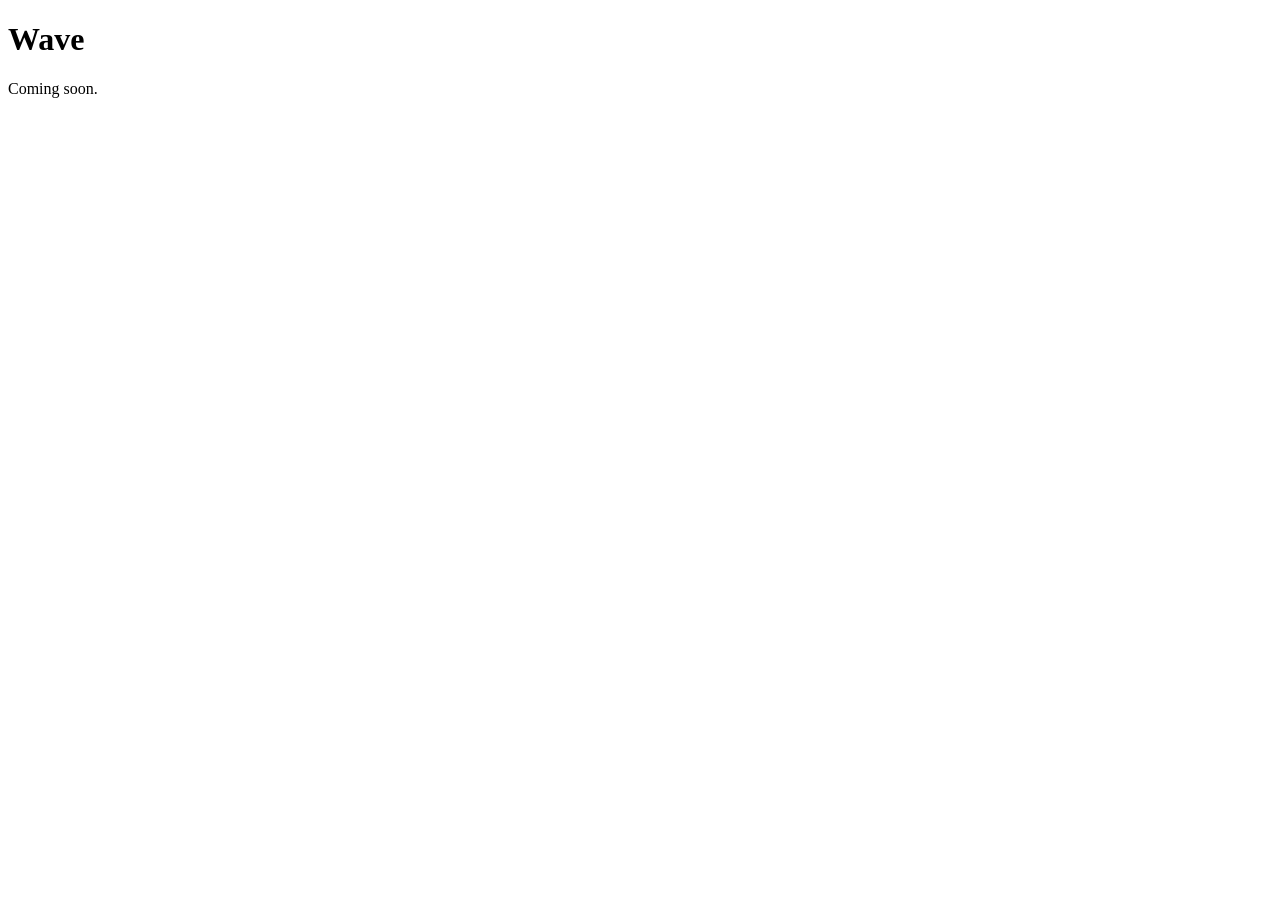
==== index.html @ 552afe87 "Initial commit" ====
<!doctype html>
<html lang="en">
<head>
  <meta charset="utf-8">
  <meta name="viewport" content="width=device-width, initial-scale=1">
  <title>Wave</title>
</head>
<body>
  <h1>Wave</h1>
  <p>Coming soon.</p>
</body>
</html>
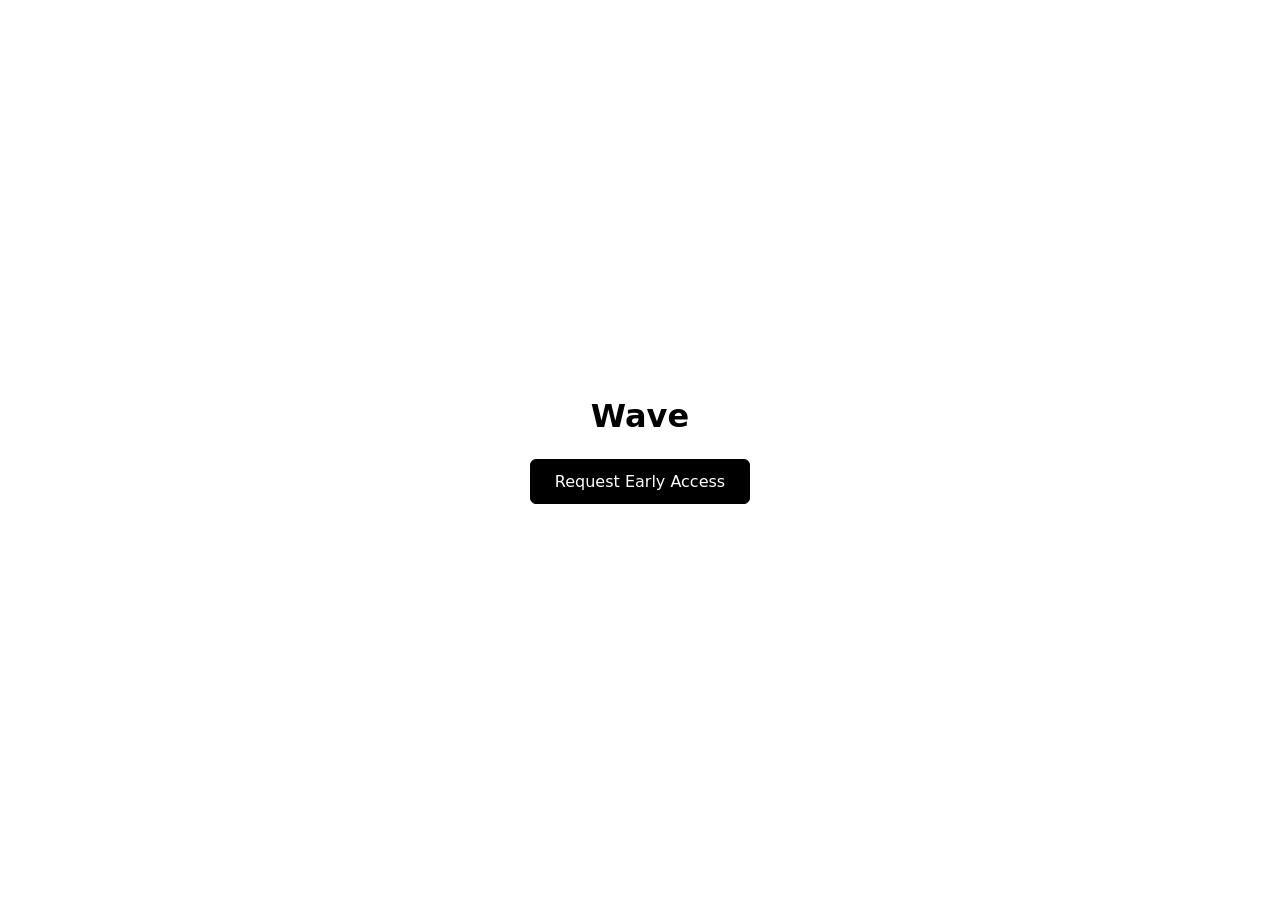
==== commit 1a5e6a93: "Center title, add Request Early Access button" ====
--- a/index.html
+++ b/index.html
@@ -4,9 +4,38 @@
   <meta charset="utf-8">
   <meta name="viewport" content="width=device-width, initial-scale=1">
   <title>Wave</title>
+  <style>
+    html, body {
+      height: 100%;
+      margin: 0;
+    }
+    body {
+      display: flex;
+      flex-direction: column;
+      align-items: center;
+      justify-content: center;
+      font-family: system-ui, -apple-system, sans-serif;
+    }
+    h1 {
+      margin: 0 0 1.5rem;
+    }
+    .btn {
+      display: inline-block;
+      padding: 0.75rem 1.5rem;
+      border: 1px solid #000;
+      border-radius: 6px;
+      background: #000;
+      color: #fff;
+      text-decoration: none;
+      font-size: 1rem;
+    }
+    .btn:hover {
+      opacity: 0.85;
+    }
+  </style>
 </head>
 <body>
   <h1>Wave</h1>
-  <p>Coming soon.</p>
+  <a class="btn" href="https://forms.gle/C8ntCSFkM4rX4Xih8">Request Early Access</a>
 </body>
 </html>
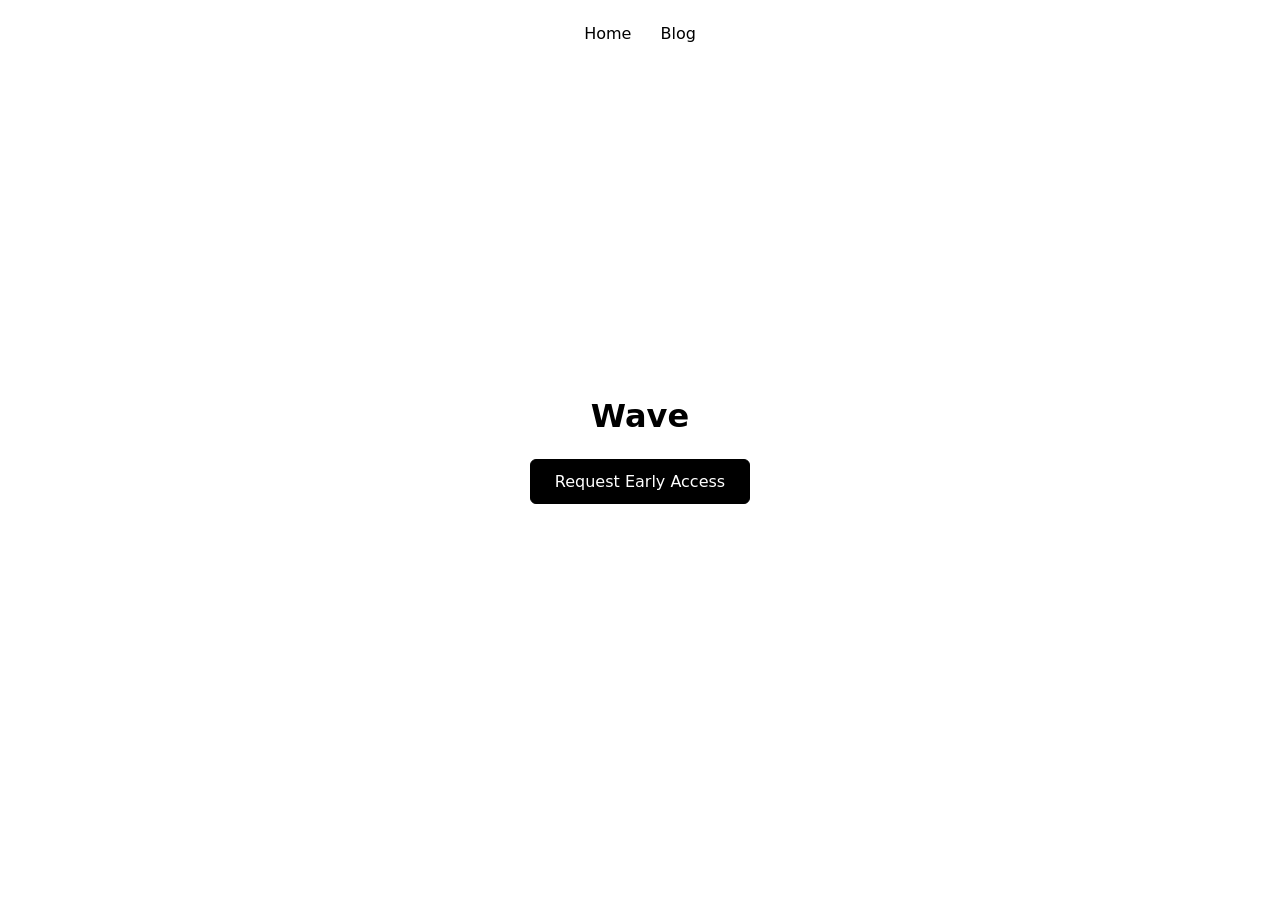
==== commit fd89a64c: "Add blog: AI music quality post, sitemap, llms.txt, robots.txt" ====
--- a/index.html
+++ b/index.html
@@ -3,7 +3,24 @@
 <head>
   <meta charset="utf-8">
   <meta name="viewport" content="width=device-width, initial-scale=1">
-  <title>Wave</title>
+  <title>Wave — Audio Quality Annotation Marketplace</title>
+  <meta name="description" content="Wave is a marketplace for audio quality annotations: expert listeners rate AI-generated audio, giving AI teams human preference data.">
+  <link rel="canonical" href="https://wave-hq.com/">
+  <meta property="og:type" content="website">
+  <meta property="og:site_name" content="Wave">
+  <meta property="og:title" content="Wave — Audio Quality Annotation Marketplace">
+  <meta property="og:description" content="Expert listeners rate AI-generated audio — human preference data for AI teams.">
+  <meta property="og:url" content="https://wave-hq.com/">
+  <meta name="twitter:card" content="summary">
+  <!-- Google tag (gtag.js) -->
+  <script async src="https://www.googletagmanager.com/gtag/js?id=G-EEJ1RWV3L5"></script>
+  <script>
+    window.dataLayer = window.dataLayer || [];
+    function gtag(){dataLayer.push(arguments);}
+    gtag('js', new Date());
+
+    gtag('config', 'G-EEJ1RWV3L5');
+  </script>
   <style>
     html, body {
       height: 100%;
@@ -32,9 +49,25 @@
     .btn:hover {
       opacity: 0.85;
     }
+    nav {
+      position: absolute;
+      top: 1.5rem;
+    }
+    nav a {
+      color: #000;
+      text-decoration: none;
+      margin: 0 0.75rem;
+    }
+    nav a:hover {
+      text-decoration: underline;
+    }
   </style>
 </head>
 <body>
+  <nav>
+    <a href="/">Home</a>
+    <a href="/blog/">Blog</a>
+  </nav>
   <h1>Wave</h1>
   <a class="btn" href="https://forms.gle/C8ntCSFkM4rX4Xih8">Request Early Access</a>
 </body>
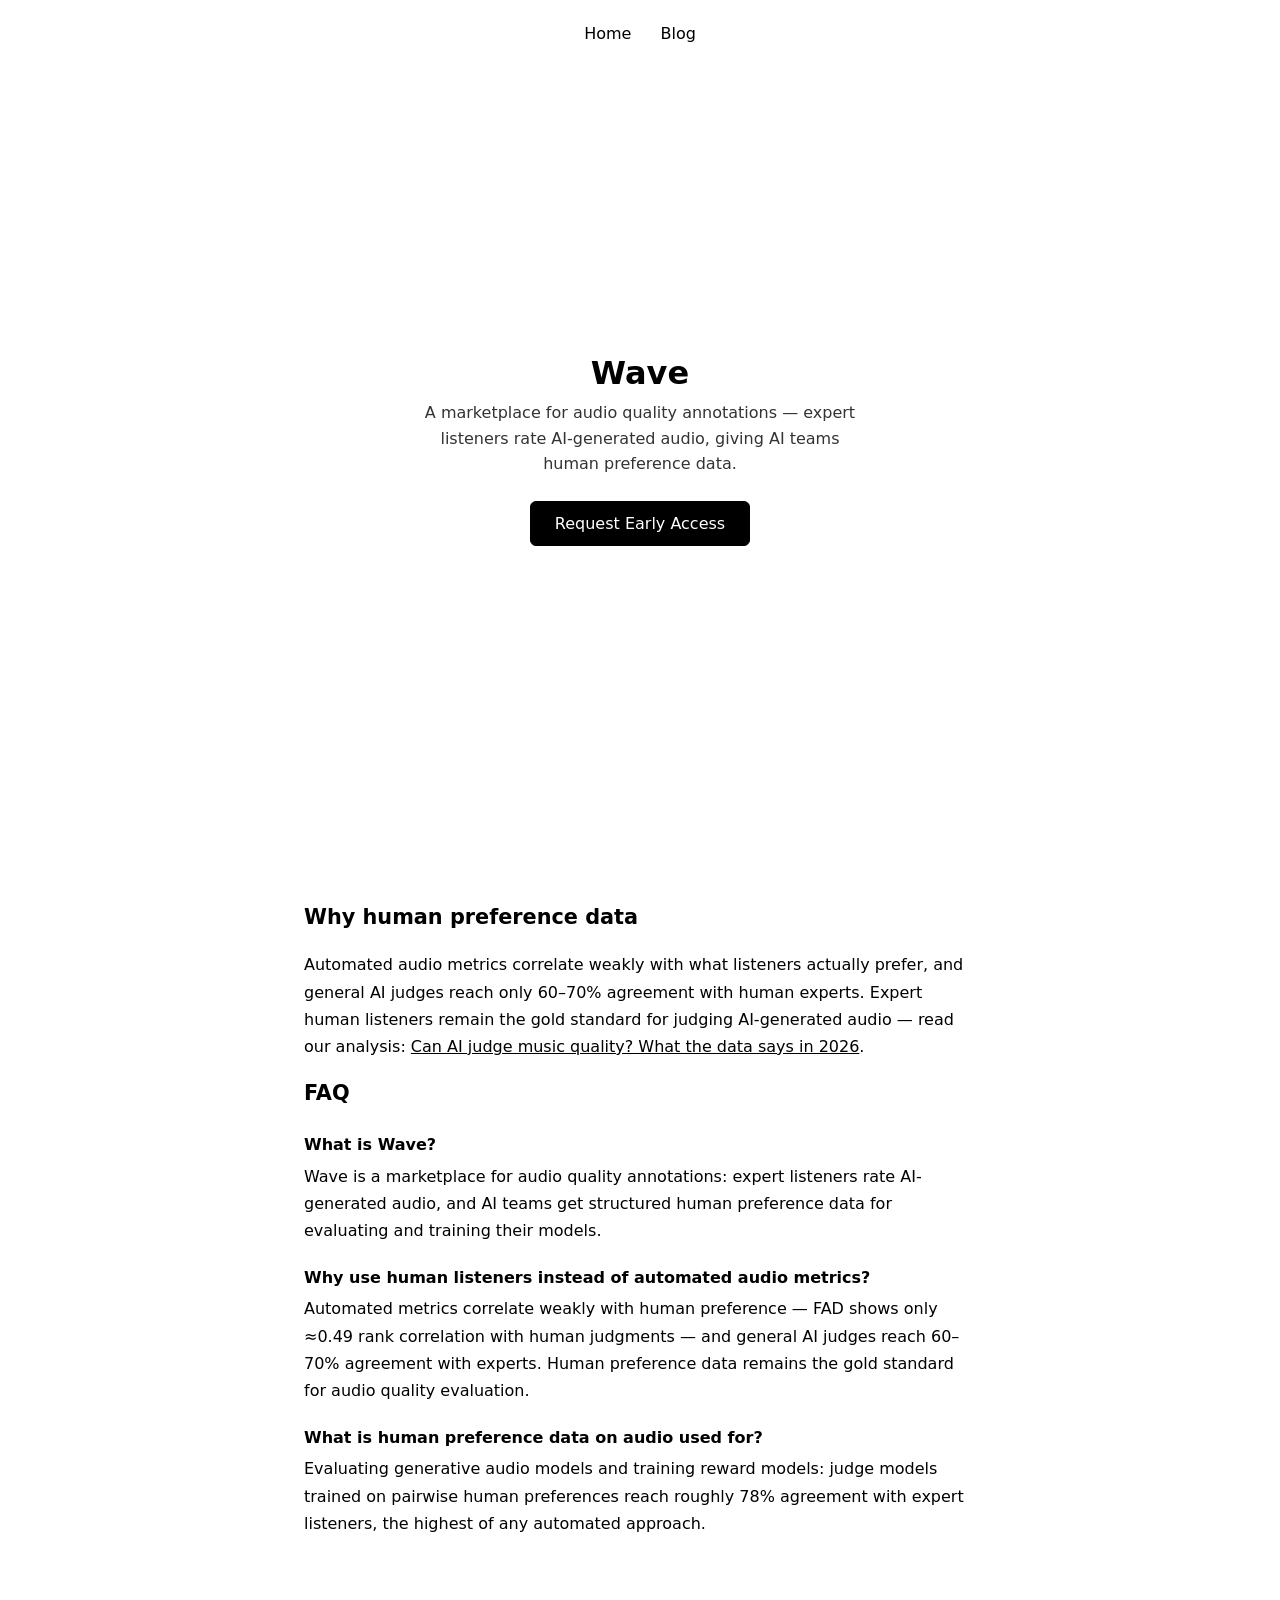
==== commit b14630e6: "GEO: niche-align all pages, add FAQ + structured data + metadata" ====
--- a/index.html
+++ b/index.html
@@ -21,20 +21,73 @@
 
     gtag('config', 'G-EEJ1RWV3L5');
   </script>
+  <script type="application/ld+json">
+  {
+    "@context": "https://schema.org",
+    "@type": "Organization",
+    "name": "Wave",
+    "url": "https://wave-hq.com/",
+    "description": "A marketplace for audio quality annotations: expert listeners rate AI-generated audio, giving AI teams human preference data."
+  }
+  </script>
+  <script type="application/ld+json">
+  {
+    "@context": "https://schema.org",
+    "@type": "WebSite",
+    "name": "Wave",
+    "url": "https://wave-hq.com/"
+  }
+  </script>
+  <script type="application/ld+json">
+  {
+    "@context": "https://schema.org",
+    "@type": "FAQPage",
+    "mainEntity": [
+      {
+        "@type": "Question",
+        "name": "What is Wave?",
+        "acceptedAnswer": {"@type": "Answer", "text": "Wave is a marketplace for audio quality annotations: expert listeners rate AI-generated audio, and AI teams get structured human preference data for evaluating and training their models."}
+      },
+      {
+        "@type": "Question",
+        "name": "Why use human listeners instead of automated audio metrics?",
+        "acceptedAnswer": {"@type": "Answer", "text": "Automated metrics correlate weakly with human preference — FAD shows only ≈0.49 rank correlation with human judgments — and general AI judges reach 60–70% agreement with experts. Human preference data remains the gold standard for audio quality evaluation."}
+      },
+      {
+        "@type": "Question",
+        "name": "What is human preference data on audio used for?",
+        "acceptedAnswer": {"@type": "Answer", "text": "Evaluating generative audio models and training reward models: judge models trained on pairwise human preferences reach roughly 78% agreement with expert listeners, the highest of any automated approach."}
+      }
+    ]
+  }
+  </script>
   <style>
     html, body {
-      height: 100%;
       margin: 0;
     }
     body {
+      font-family: system-ui, -apple-system, sans-serif;
+      color: #000;
+      background: #fff;
+    }
+    .hero {
+      height: 100vh;
       display: flex;
       flex-direction: column;
       align-items: center;
       justify-content: center;
-      font-family: system-ui, -apple-system, sans-serif;
+      text-align: center;
+      padding: 0 1.5rem;
+      box-sizing: border-box;
     }
     h1 {
+      margin: 0 0 0.5rem;
+    }
+    .tagline {
       margin: 0 0 1.5rem;
+      color: #333;
+      max-width: 28rem;
+      line-height: 1.6;
     }
     .btn {
       display: inline-block;
@@ -52,6 +105,9 @@
     nav {
       position: absolute;
       top: 1.5rem;
+      left: 0;
+      right: 0;
+      text-align: center;
     }
     nav a {
       color: #000;
@@ -61,6 +117,26 @@
     nav a:hover {
       text-decoration: underline;
     }
+    section {
+      max-width: 42rem;
+      margin: 0 auto;
+      padding: 0 1.5rem 3rem;
+      line-height: 1.7;
+    }
+    section h2 {
+      font-size: 1.3rem;
+      margin: 0 0 0.75rem;
+    }
+    section a {
+      color: #000;
+    }
+    .faq dt {
+      font-weight: 600;
+      margin-top: 1.25rem;
+    }
+    .faq dd {
+      margin: 0.25rem 0 0;
+    }
   </style>
 </head>
 <body>
@@ -68,7 +144,23 @@
     <a href="/">Home</a>
     <a href="/blog/">Blog</a>
   </nav>
-  <h1>Wave</h1>
-  <a class="btn" href="https://forms.gle/C8ntCSFkM4rX4Xih8">Request Early Access</a>
+  <div class="hero">
+    <h1>Wave</h1>
+    <p class="tagline">A marketplace for audio quality annotations — expert listeners rate AI-generated audio, giving AI teams human preference data.</p>
+    <a class="btn" href="https://forms.gle/C8ntCSFkM4rX4Xih8">Request Early Access</a>
+  </div>
+  <section>
+    <h2>Why human preference data</h2>
+    <p>Automated audio metrics correlate weakly with what listeners actually prefer, and general AI judges reach only 60–70% agreement with human experts. Expert human listeners remain the gold standard for judging AI-generated audio — read our analysis: <a href="/blog/can-ai-judge-music-quality/">Can AI judge music quality? What the data says in 2026</a>.</p>
+    <h2>FAQ</h2>
+    <dl class="faq">
+      <dt>What is Wave?</dt>
+      <dd>Wave is a marketplace for audio quality annotations: expert listeners rate AI-generated audio, and AI teams get structured human preference data for evaluating and training their models.</dd>
+      <dt>Why use human listeners instead of automated audio metrics?</dt>
+      <dd>Automated metrics correlate weakly with human preference — FAD shows only ≈0.49 rank correlation with human judgments — and general AI judges reach 60–70% agreement with experts. Human preference data remains the gold standard for audio quality evaluation.</dd>
+      <dt>What is human preference data on audio used for?</dt>
+      <dd>Evaluating generative audio models and training reward models: judge models trained on pairwise human preferences reach roughly 78% agreement with expert listeners, the highest of any automated approach.</dd>
+    </dl>
+  </section>
 </body>
 </html>
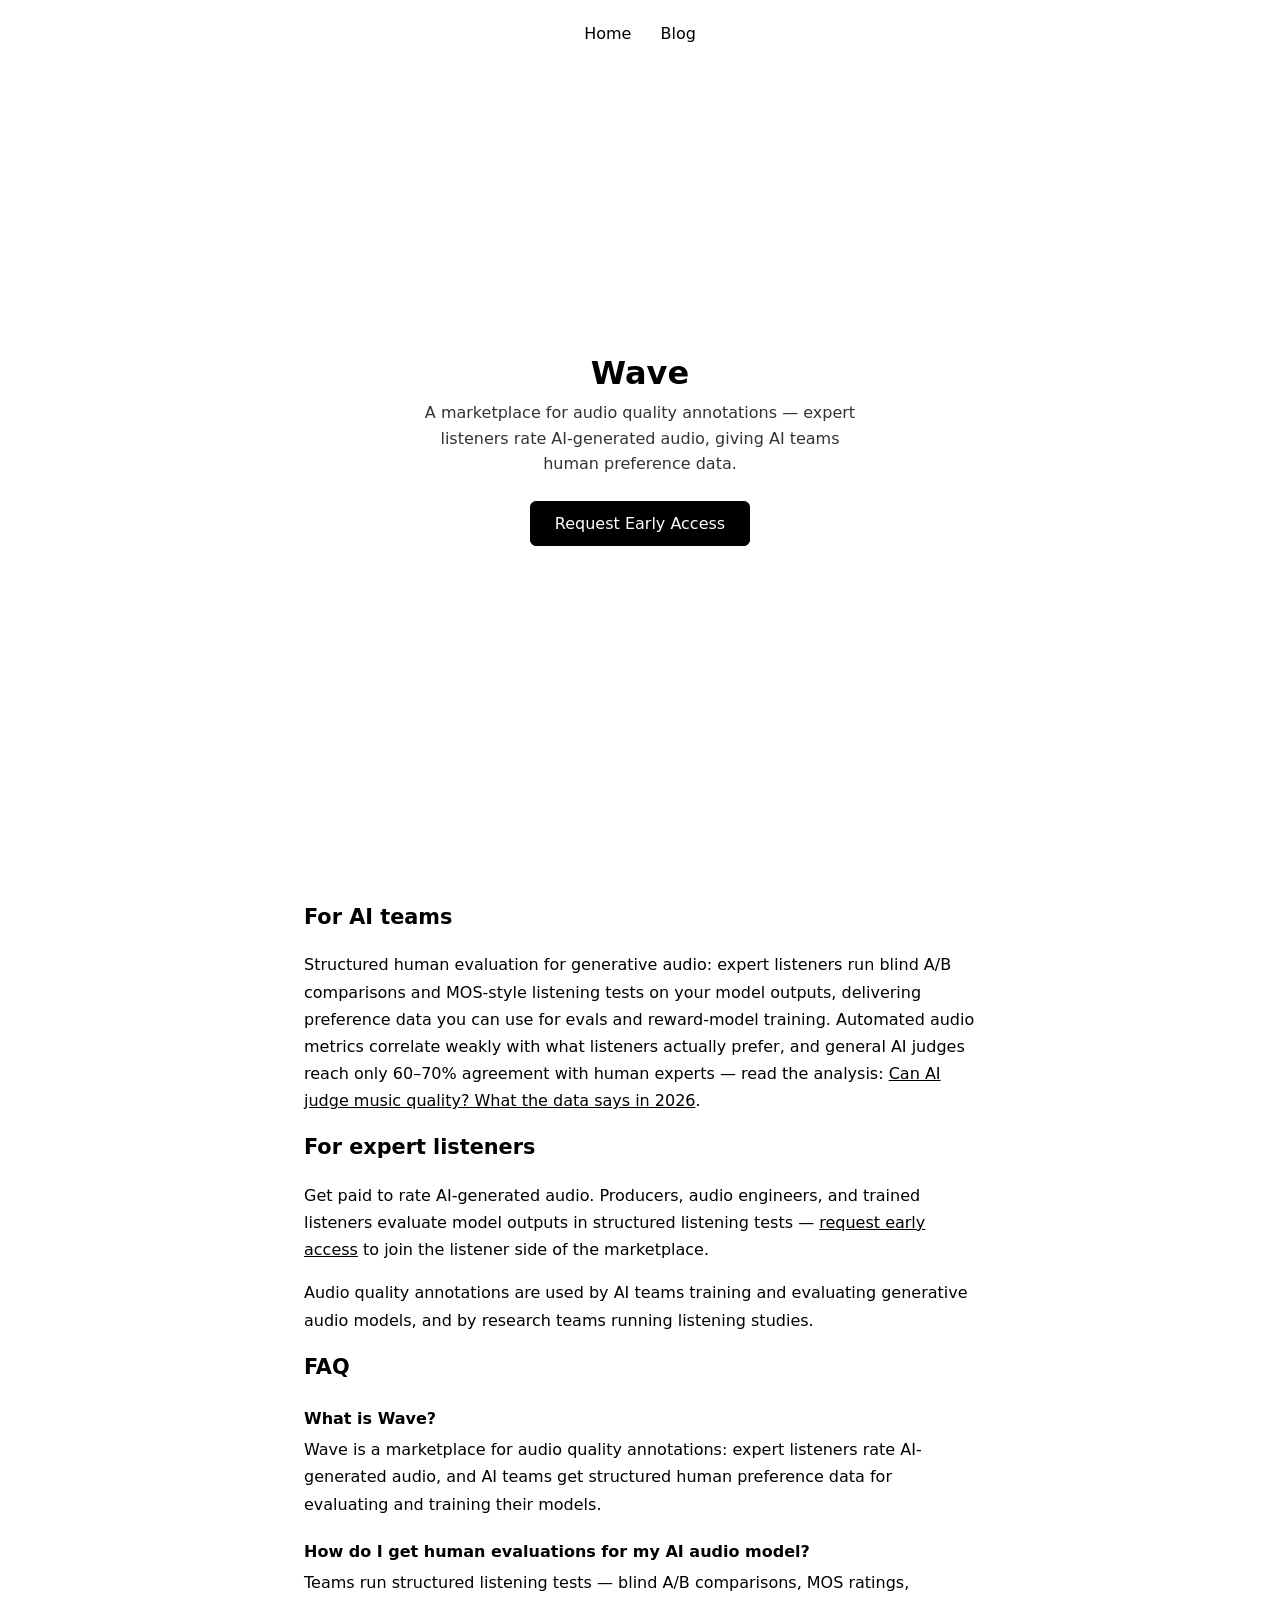
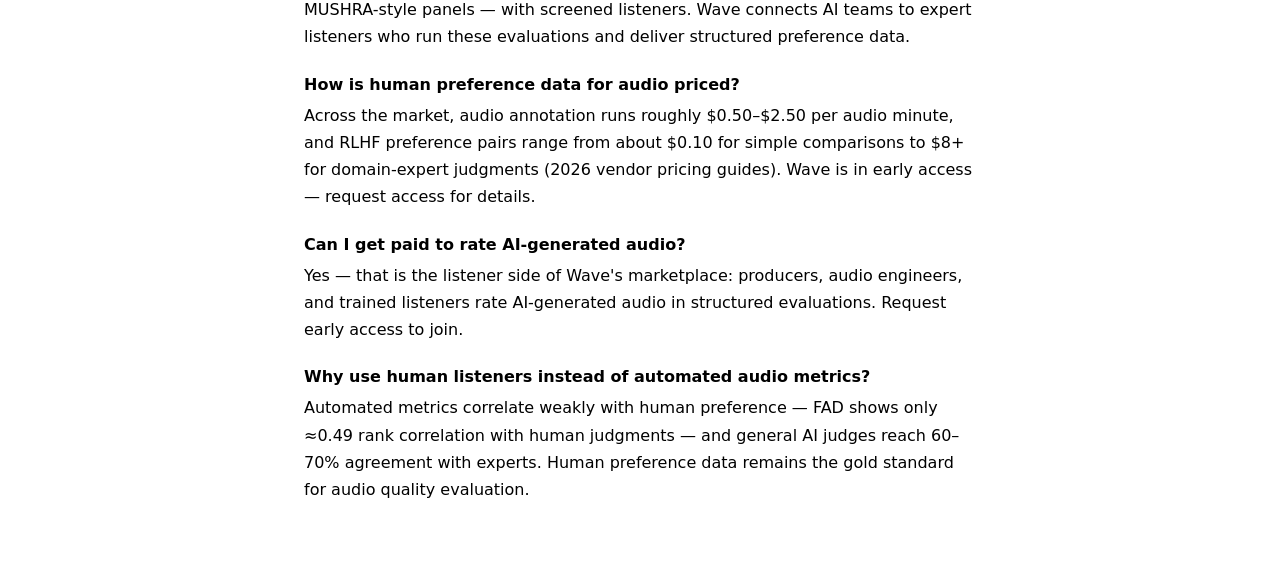
==== commit fddd680c: "Data-driven funnel GEO: audience sections + mined-query FAQ" ====
--- a/index.html
+++ b/index.html
@@ -50,13 +50,23 @@
       },
       {
         "@type": "Question",
-        "name": "Why use human listeners instead of automated audio metrics?",
-        "acceptedAnswer": {"@type": "Answer", "text": "Automated metrics correlate weakly with human preference — FAD shows only ≈0.49 rank correlation with human judgments — and general AI judges reach 60–70% agreement with experts. Human preference data remains the gold standard for audio quality evaluation."}
+        "name": "How do I get human evaluations for my AI audio model?",
+        "acceptedAnswer": {"@type": "Answer", "text": "Teams run structured listening tests — blind A/B comparisons, MOS ratings, MUSHRA-style panels — with screened listeners. Wave connects AI teams to expert listeners who run these evaluations and deliver structured preference data."}
       },
       {
         "@type": "Question",
-        "name": "What is human preference data on audio used for?",
-        "acceptedAnswer": {"@type": "Answer", "text": "Evaluating generative audio models and training reward models: judge models trained on pairwise human preferences reach roughly 78% agreement with expert listeners, the highest of any automated approach."}
+        "name": "How is human preference data for audio priced?",
+        "acceptedAnswer": {"@type": "Answer", "text": "Across the market, audio annotation runs roughly $0.50–$2.50 per audio minute, and RLHF preference pairs range from about $0.10 for simple comparisons to $8+ for domain-expert judgments (2026 vendor pricing guides). Wave is in early access — request access for details."}
+      },
+      {
+        "@type": "Question",
+        "name": "Can I get paid to rate AI-generated audio?",
+        "acceptedAnswer": {"@type": "Answer", "text": "Yes — that is the listener side of Wave's marketplace: producers, audio engineers, and trained listeners rate AI-generated audio in structured evaluations. Request early access to join."}
+      },
+      {
+        "@type": "Question",
+        "name": "Why use human listeners instead of automated audio metrics?",
+        "acceptedAnswer": {"@type": "Answer", "text": "Automated metrics correlate weakly with human preference — FAD shows only ≈0.49 rank correlation with human judgments — and general AI judges reach 60–70% agreement with experts. Human preference data remains the gold standard for audio quality evaluation."}
       }
     ]
   }
@@ -150,16 +160,23 @@
     <a class="btn" href="https://forms.gle/C8ntCSFkM4rX4Xih8">Request Early Access</a>
   </div>
   <section>
-    <h2>Why human preference data</h2>
-    <p>Automated audio metrics correlate weakly with what listeners actually prefer, and general AI judges reach only 60–70% agreement with human experts. Expert human listeners remain the gold standard for judging AI-generated audio — read our analysis: <a href="/blog/can-ai-judge-music-quality/">Can AI judge music quality? What the data says in 2026</a>.</p>
+    <h2>For AI teams</h2>
+    <p>Structured human evaluation for generative audio: expert listeners run blind A/B comparisons and MOS-style listening tests on your model outputs, delivering preference data you can use for evals and reward-model training. Automated audio metrics correlate weakly with what listeners actually prefer, and general AI judges reach only 60–70% agreement with human experts — read the analysis: <a href="/blog/can-ai-judge-music-quality/">Can AI judge music quality? What the data says in 2026</a>.</p>
+    <h2>For expert listeners</h2>
+    <p>Get paid to rate AI-generated audio. Producers, audio engineers, and trained listeners evaluate model outputs in structured listening tests — <a href="https://forms.gle/C8ntCSFkM4rX4Xih8">request early access</a> to join the listener side of the marketplace.</p>
+    <p>Audio quality annotations are used by AI teams training and evaluating generative audio models, and by research teams running listening studies.</p>
     <h2>FAQ</h2>
     <dl class="faq">
       <dt>What is Wave?</dt>
       <dd>Wave is a marketplace for audio quality annotations: expert listeners rate AI-generated audio, and AI teams get structured human preference data for evaluating and training their models.</dd>
+      <dt>How do I get human evaluations for my AI audio model?</dt>
+      <dd>Teams run structured listening tests — blind A/B comparisons, MOS ratings, MUSHRA-style panels — with screened listeners. Wave connects AI teams to expert listeners who run these evaluations and deliver structured preference data.</dd>
+      <dt>How is human preference data for audio priced?</dt>
+      <dd>Across the market, audio annotation runs roughly $0.50–$2.50 per audio minute, and RLHF preference pairs range from about $0.10 for simple comparisons to $8+ for domain-expert judgments (2026 vendor pricing guides). Wave is in early access — request access for details.</dd>
+      <dt>Can I get paid to rate AI-generated audio?</dt>
+      <dd>Yes — that is the listener side of Wave's marketplace: producers, audio engineers, and trained listeners rate AI-generated audio in structured evaluations. Request early access to join.</dd>
       <dt>Why use human listeners instead of automated audio metrics?</dt>
       <dd>Automated metrics correlate weakly with human preference — FAD shows only ≈0.49 rank correlation with human judgments — and general AI judges reach 60–70% agreement with experts. Human preference data remains the gold standard for audio quality evaluation.</dd>
-      <dt>What is human preference data on audio used for?</dt>
-      <dd>Evaluating generative audio models and training reward models: judge models trained on pairwise human preferences reach roughly 78% agreement with expert listeners, the highest of any automated approach.</dd>
     </dl>
   </section>
 </body>
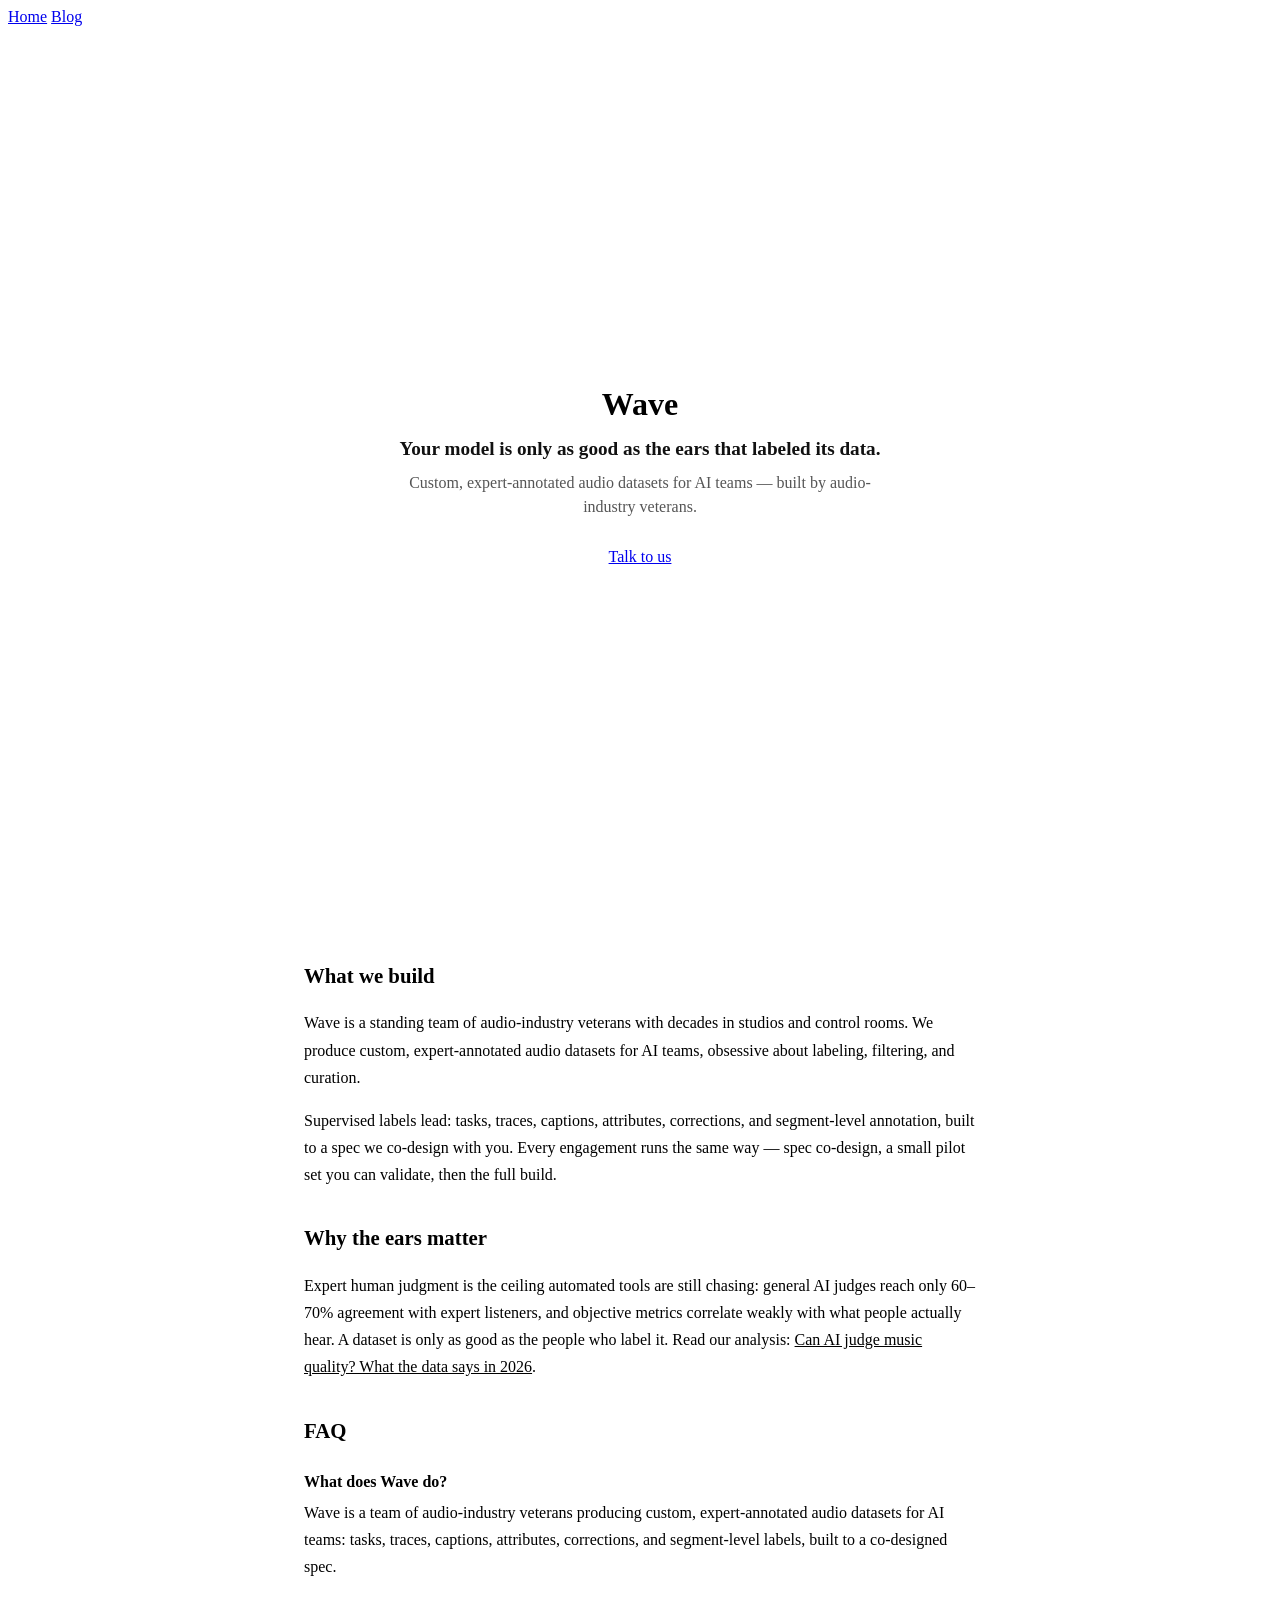
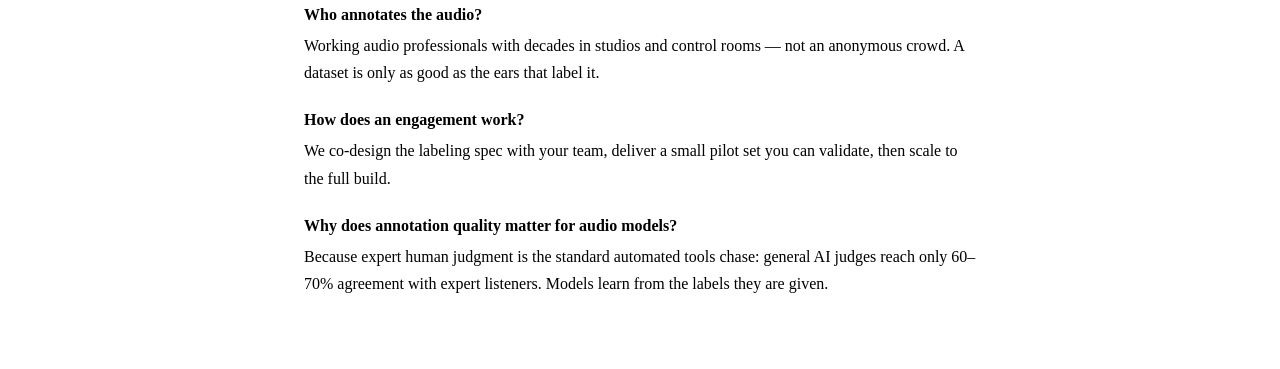
==== commit 94e90486: "Add Wave favicon (SVG + ICO + apple-touch-icon) and link on all pages Black rounded square with whit" ====
--- a/index.html
+++ b/index.html
@@ -3,15 +3,20 @@
 <head>
   <meta charset="utf-8">
   <meta name="viewport" content="width=device-width, initial-scale=1">
-  <title>Wave — Audio Quality Annotation Marketplace</title>
-  <meta name="description" content="Wave is a marketplace for audio quality annotations: expert listeners rate AI-generated audio, giving AI teams human preference data.">
+  <title>Wave | Expert-Annotated Audio Datasets for AI Teams</title>
+  <meta name="description" content="Wave builds custom, expert-annotated audio datasets for AI teams — supervised labels, co-designed to your spec, produced by audio-industry veterans.">
   <link rel="canonical" href="https://wave-hq.com/">
   <meta property="og:type" content="website">
   <meta property="og:site_name" content="Wave">
-  <meta property="og:title" content="Wave — Audio Quality Annotation Marketplace">
-  <meta property="og:description" content="Expert listeners rate AI-generated audio — human preference data for AI teams.">
+  <meta property="og:title" content="Wave | Expert-Annotated Audio Datasets for AI Teams">
+  <meta property="og:description" content="Custom, expert-annotated audio datasets for AI teams, built by audio-industry veterans. Co-designed to your spec.">
   <meta property="og:url" content="https://wave-hq.com/">
   <meta name="twitter:card" content="summary">
+  <link rel="icon" href="/favicon.svg" type="image/svg+xml">
+  <link rel="icon" href="/favicon.ico" sizes="any">
+  <link rel="apple-touch-icon" href="/apple-touch-icon.png">
+  <link rel="stylesheet" href="/assets/site.css">
+  <script src="/assets/nav.js" defer></script>
   <!-- Google tag (gtag.js) -->
   <script async src="https://www.googletagmanager.com/gtag/js?id=G-EEJ1RWV3L5"></script>
   <script>
@@ -27,7 +32,7 @@
     "@type": "Organization",
     "name": "Wave",
     "url": "https://wave-hq.com/",
-    "description": "A marketplace for audio quality annotations: expert listeners rate AI-generated audio, giving AI teams human preference data."
+    "description": "Wave is a team of audio-industry veterans producing custom, expert-annotated audio datasets for AI teams: supervised labels (tasks, traces, captions, attributes, corrections, segment-level annotation) co-designed to your spec."
   }
   </script>
   <script type="application/ld+json">
@@ -45,41 +50,28 @@
     "mainEntity": [
       {
         "@type": "Question",
-        "name": "What is Wave?",
-        "acceptedAnswer": {"@type": "Answer", "text": "Wave is a marketplace for audio quality annotations: expert listeners rate AI-generated audio, and AI teams get structured human preference data for evaluating and training their models."}
+        "name": "What does Wave do?",
+        "acceptedAnswer": {"@type": "Answer", "text": "Wave is a team of audio-industry veterans producing custom, expert-annotated audio datasets for AI teams: tasks, traces, captions, attributes, corrections, and segment-level labels, built to a co-designed spec."}
       },
       {
         "@type": "Question",
-        "name": "How do I get human evaluations for my AI audio model?",
-        "acceptedAnswer": {"@type": "Answer", "text": "Teams run structured listening tests — blind A/B comparisons, MOS ratings, MUSHRA-style panels — with screened listeners. Wave connects AI teams to expert listeners who run these evaluations and deliver structured preference data."}
+        "name": "Who annotates the audio?",
+        "acceptedAnswer": {"@type": "Answer", "text": "Working audio professionals with decades in studios and control rooms — not an anonymous crowd. A dataset is only as good as the ears that label it."}
       },
       {
         "@type": "Question",
-        "name": "How is human preference data for audio priced?",
-        "acceptedAnswer": {"@type": "Answer", "text": "Across the market, audio annotation runs roughly $0.50–$2.50 per audio minute, and RLHF preference pairs range from about $0.10 for simple comparisons to $8+ for domain-expert judgments (2026 vendor pricing guides). Wave is in early access — request access for details."}
+        "name": "How does an engagement work?",
+        "acceptedAnswer": {"@type": "Answer", "text": "We co-design the labeling spec with your team, deliver a small pilot set you can validate, then scale to the full build."}
       },
       {
         "@type": "Question",
-        "name": "Can I get paid to rate AI-generated audio?",
-        "acceptedAnswer": {"@type": "Answer", "text": "Yes — that is the listener side of Wave's marketplace: producers, audio engineers, and trained listeners rate AI-generated audio in structured evaluations. Request early access to join."}
-      },
-      {
-        "@type": "Question",
-        "name": "Why use human listeners instead of automated audio metrics?",
-        "acceptedAnswer": {"@type": "Answer", "text": "Automated metrics correlate weakly with human preference — FAD shows only ≈0.49 rank correlation with human judgments — and general AI judges reach 60–70% agreement with experts. Human preference data remains the gold standard for audio quality evaluation."}
+        "name": "Why does annotation quality matter for audio models?",
+        "acceptedAnswer": {"@type": "Answer", "text": "Because expert human judgment is the standard automated tools chase: general AI judges reach only 60–70% agreement with expert listeners. Models learn from the labels they are given."}
       }
     ]
   }
   </script>
   <style>
-    html, body {
-      margin: 0;
-    }
-    body {
-      font-family: system-ui, -apple-system, sans-serif;
-      color: #000;
-      background: #fff;
-    }
     .hero {
       height: 100vh;
       display: flex;
@@ -91,41 +83,21 @@
       box-sizing: border-box;
     }
     h1 {
-      margin: 0 0 0.5rem;
+      margin: 0 0 0.75rem;
     }
     .tagline {
-      margin: 0 0 1.5rem;
-      color: #333;
-      max-width: 28rem;
-      line-height: 1.6;
+      margin: 0 0 0.5rem;
+      color: #111;
+      font-size: 1.2rem;
+      font-weight: 600;
+      max-width: 32rem;
+      line-height: 1.45;
     }
-    .btn {
-      display: inline-block;
-      padding: 0.75rem 1.5rem;
-      border: 1px solid #000;
-      border-radius: 6px;
-      background: #000;
-      color: #fff;
-      text-decoration: none;
-      font-size: 1rem;
-    }
-    .btn:hover {
-      opacity: 0.85;
-    }
-    nav {
-      position: absolute;
-      top: 1.5rem;
-      left: 0;
-      right: 0;
-      text-align: center;
-    }
-    nav a {
-      color: #000;
-      text-decoration: none;
-      margin: 0 0.75rem;
-    }
-    nav a:hover {
-      text-decoration: underline;
+    .subtag {
+      margin: 0 0 1.75rem;
+      color: #555;
+      max-width: 30rem;
+      line-height: 1.55;
     }
     section {
       max-width: 42rem;
@@ -135,7 +107,7 @@
     }
     section h2 {
       font-size: 1.3rem;
-      margin: 0 0 0.75rem;
+      margin: 2rem 0 0.75rem;
     }
     section a {
       color: #000;
@@ -150,33 +122,32 @@
   </style>
 </head>
 <body>
-  <nav>
+  <nav class="site-nav" data-site-nav>
     <a href="/">Home</a>
     <a href="/blog/">Blog</a>
   </nav>
   <div class="hero">
     <h1>Wave</h1>
-    <p class="tagline">A marketplace for audio quality annotations — expert listeners rate AI-generated audio, giving AI teams human preference data.</p>
-    <a class="btn" href="https://forms.gle/C8ntCSFkM4rX4Xih8">Request Early Access</a>
+    <p class="tagline">Your model is only as good as the ears that labeled its data.</p>
+    <p class="subtag">Custom, expert-annotated audio datasets for AI teams — built by audio-industry veterans.</p>
+    <a class="btn" href="https://forms.gle/C8ntCSFkM4rX4Xih8">Talk to us</a>
   </div>
   <section>
-    <h2>For AI teams</h2>
-    <p>Structured human evaluation for generative audio: expert listeners run blind A/B comparisons and MOS-style listening tests on your model outputs, delivering preference data you can use for evals and reward-model training. Automated audio metrics correlate weakly with what listeners actually prefer, and general AI judges reach only 60–70% agreement with human experts — read the analysis: <a href="/blog/can-ai-judge-music-quality/">Can AI judge music quality? What the data says in 2026</a>.</p>
-    <h2>For expert listeners</h2>
-    <p>Get paid to rate AI-generated audio. Producers, audio engineers, and trained listeners evaluate model outputs in structured listening tests — <a href="https://forms.gle/C8ntCSFkM4rX4Xih8">request early access</a> to join the listener side of the marketplace.</p>
-    <p>Audio quality annotations are used by AI teams training and evaluating generative audio models, and by research teams running listening studies.</p>
+    <h2>What we build</h2>
+    <p>Wave is a standing team of audio-industry veterans with decades in studios and control rooms. We produce custom, expert-annotated audio datasets for AI teams, obsessive about labeling, filtering, and curation.</p>
+    <p>Supervised labels lead: tasks, traces, captions, attributes, corrections, and segment-level annotation, built to a spec we co-design with you. Every engagement runs the same way — spec co-design, a small pilot set you can validate, then the full build.</p>
+    <h2>Why the ears matter</h2>
+    <p>Expert human judgment is the ceiling automated tools are still chasing: general AI judges reach only 60–70% agreement with expert listeners, and objective metrics correlate weakly with what people actually hear. A dataset is only as good as the people who label it. Read our analysis: <a href="/blog/can-ai-judge-music-quality/">Can AI judge music quality? What the data says in 2026</a>.</p>
     <h2>FAQ</h2>
     <dl class="faq">
-      <dt>What is Wave?</dt>
-      <dd>Wave is a marketplace for audio quality annotations: expert listeners rate AI-generated audio, and AI teams get structured human preference data for evaluating and training their models.</dd>
-      <dt>How do I get human evaluations for my AI audio model?</dt>
-      <dd>Teams run structured listening tests — blind A/B comparisons, MOS ratings, MUSHRA-style panels — with screened listeners. Wave connects AI teams to expert listeners who run these evaluations and deliver structured preference data.</dd>
-      <dt>How is human preference data for audio priced?</dt>
-      <dd>Across the market, audio annotation runs roughly $0.50–$2.50 per audio minute, and RLHF preference pairs range from about $0.10 for simple comparisons to $8+ for domain-expert judgments (2026 vendor pricing guides). Wave is in early access — request access for details.</dd>
-      <dt>Can I get paid to rate AI-generated audio?</dt>
-      <dd>Yes — that is the listener side of Wave's marketplace: producers, audio engineers, and trained listeners rate AI-generated audio in structured evaluations. Request early access to join.</dd>
-      <dt>Why use human listeners instead of automated audio metrics?</dt>
-      <dd>Automated metrics correlate weakly with human preference — FAD shows only ≈0.49 rank correlation with human judgments — and general AI judges reach 60–70% agreement with experts. Human preference data remains the gold standard for audio quality evaluation.</dd>
+      <dt>What does Wave do?</dt>
+      <dd>Wave is a team of audio-industry veterans producing custom, expert-annotated audio datasets for AI teams: tasks, traces, captions, attributes, corrections, and segment-level labels, built to a co-designed spec.</dd>
+      <dt>Who annotates the audio?</dt>
+      <dd>Working audio professionals with decades in studios and control rooms — not an anonymous crowd. A dataset is only as good as the ears that label it.</dd>
+      <dt>How does an engagement work?</dt>
+      <dd>We co-design the labeling spec with your team, deliver a small pilot set you can validate, then scale to the full build.</dd>
+      <dt>Why does annotation quality matter for audio models?</dt>
+      <dd>Because expert human judgment is the standard automated tools chase: general AI judges reach only 60–70% agreement with expert listeners. Models learn from the labels they are given.</dd>
     </dl>
   </section>
 </body>
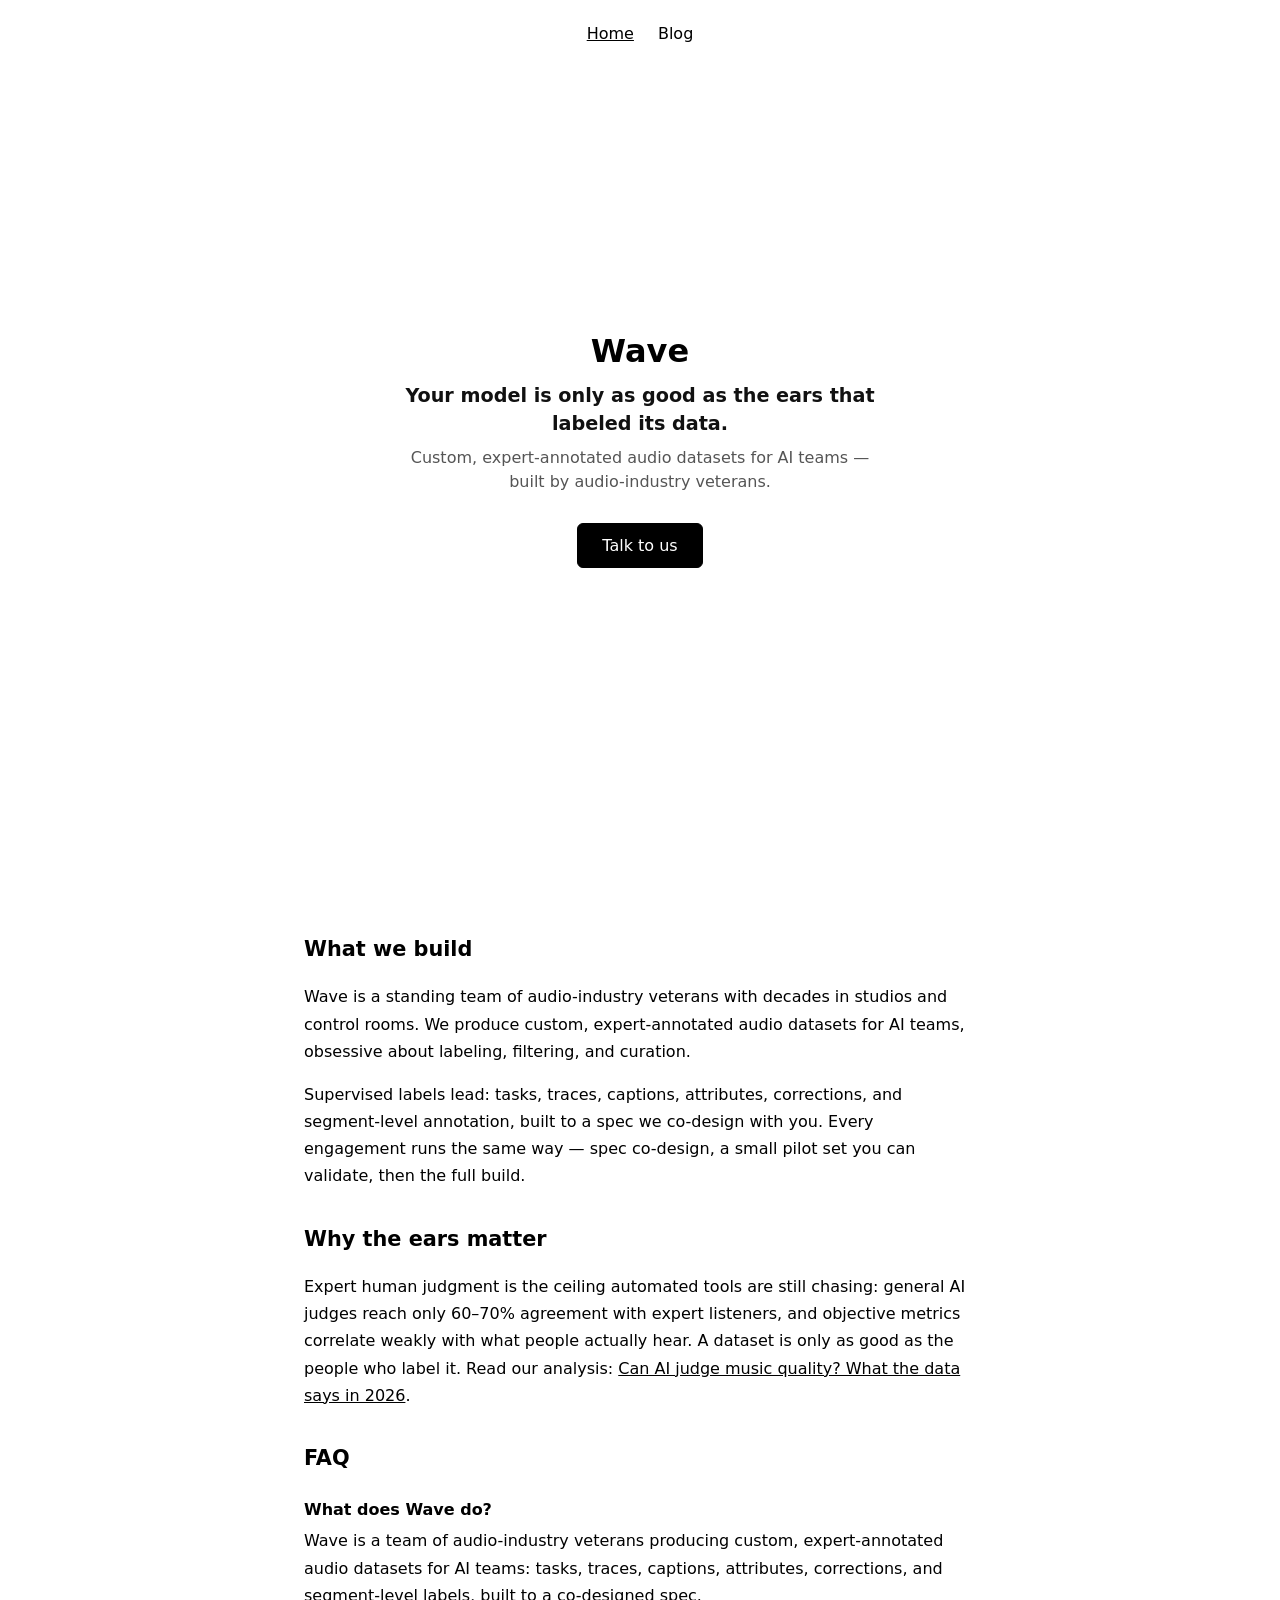
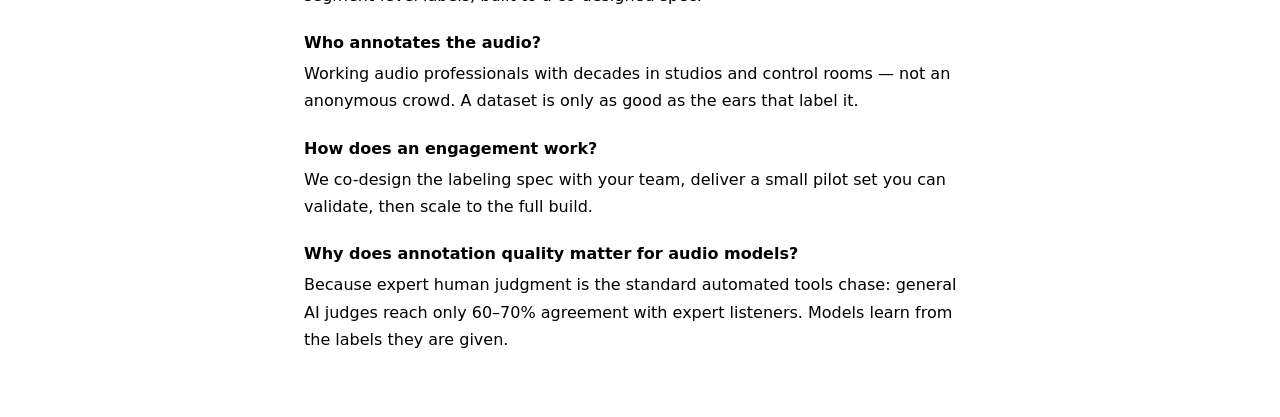
==== commit cfbc24af: "Finalize positioning + metadata; add modular nav; drop stale blog page - Homepage: expert-annotated " ====
--- a/index.html
+++ b/index.html
@@ -12,9 +12,6 @@
   <meta property="og:description" content="Custom, expert-annotated audio datasets for AI teams, built by audio-industry veterans. Co-designed to your spec.">
   <meta property="og:url" content="https://wave-hq.com/">
   <meta name="twitter:card" content="summary">
-  <link rel="icon" href="/favicon.svg" type="image/svg+xml">
-  <link rel="icon" href="/favicon.ico" sizes="any">
-  <link rel="apple-touch-icon" href="/apple-touch-icon.png">
   <link rel="stylesheet" href="/assets/site.css">
   <script src="/assets/nav.js" defer></script>
   <!-- Google tag (gtag.js) -->
--- a/assets/site.css
+++ b/assets/site.css
@@ -0,0 +1,39 @@
+/* Shared site chrome: base typography, nav, button. Page layout stays in each page. */
+html, body {
+  margin: 0;
+}
+body {
+  font-family: system-ui, -apple-system, sans-serif;
+  color: #000;
+  background: #fff;
+}
+.site-nav {
+  position: absolute;
+  top: 0;
+  left: 0;
+  right: 0;
+  padding: 1.5rem 0;
+  text-align: center;
+}
+.site-nav a {
+  color: #000;
+  text-decoration: none;
+  margin: 0 0.75rem;
+}
+.site-nav a:hover,
+.site-nav a[aria-current="page"] {
+  text-decoration: underline;
+}
+.btn {
+  display: inline-block;
+  padding: 0.75rem 1.5rem;
+  border: 1px solid #000;
+  border-radius: 6px;
+  background: #000;
+  color: #fff;
+  text-decoration: none;
+  font-size: 1rem;
+}
+.btn:hover {
+  opacity: 0.85;
+}
